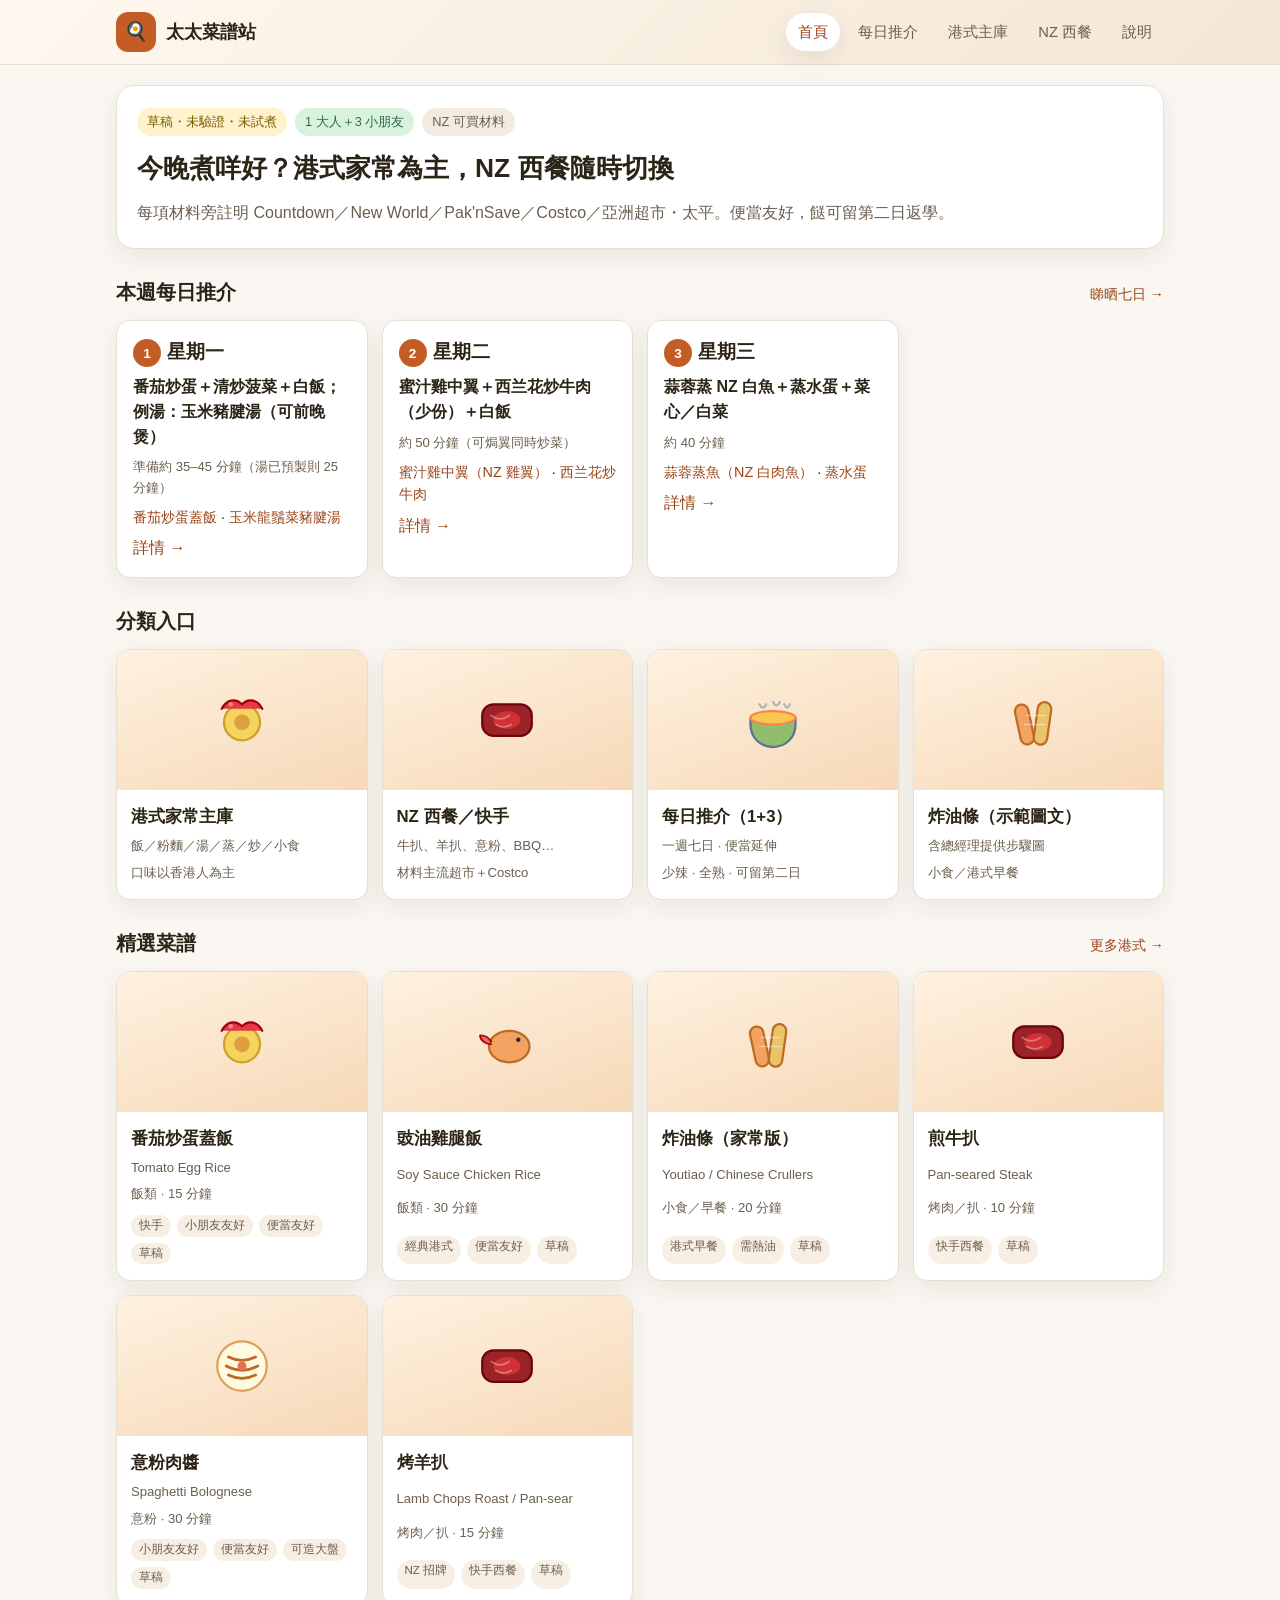
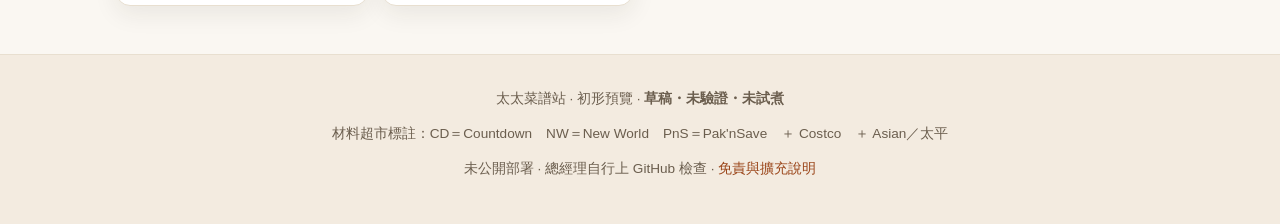
==== index.html @ 4db714ef "Add files via upload" ====
<!DOCTYPE html>
<html lang="zh-Hant">
<head>
  <script>
/* GitHub Pages project base — 改 repo 名必須改 REPO */
(function(){var REPO="tonighteatwhatgive";var p=location.pathname;var base="./";if(p==="/"+REPO||p.indexOf("/"+REPO+"/")===0){base="/"+REPO+"/";}else{var i=p.lastIndexOf("/");if(i>=0)base=p.slice(0,i+1)||"./";}document.write('<base href="'+base+'">');window.__SITE_BASE__=base;})();

</script>
<meta charset="utf-8">
  <meta name="viewport" content="width=device-width, initial-scale=1">
  <title>太太菜譜站｜港式家常 × NZ 西餐</title>
  <link rel="stylesheet" href="css/site.css">
</head>
<body>
  <div id="site-header"></div>
  <main class="wrap">
    <section class="hero">
      <div class="badge-row">
        <span class="badge warn">草稿・未驗證・未試煮</span>
        <span class="badge ok">1 大人＋3 小朋友</span>
        <span class="badge">NZ 可買材料</span>
      </div>
      <h1>今晚煮咩好？港式家常為主，NZ 西餐隨時切換</h1>
      <p>每項材料旁註明 Countdown／New World／Pak'nSave／Costco／亞洲超市・太平。便當友好，餸可留第二日返學。</p>
    </section>

    <div class="section-title">
      <h2>本週每日推介</h2>
      <a href="week.html">睇晒七日 →</a>
    </div>
    <div class="grid" id="week-preview"></div>

    <div class="section-title">
      <h2>分類入口</h2>
    </div>
    <div class="grid">
      <article class="card"><a class="cover-link" href="hk.html">
        <div class="card-visual"><img src="assets/icons/egg-tomato.svg" alt="" width="72" height="72"></div>
        <div class="card-body"><h3>港式家常主庫</h3><div class="en">飯／粉麵／湯／蒸／炒／小食</div><div class="card-meta">口味以香港人為主</div></div>
      </a></article>
      <article class="card"><a class="cover-link" href="nz.html">
        <div class="card-visual"><img src="assets/icons/steak.svg" alt="" width="72" height="72"></div>
        <div class="card-body"><h3>NZ 西餐／快手</h3><div class="en">牛扒、羊扒、意粉、BBQ…</div><div class="card-meta">材料主流超市＋Costco</div></div>
      </a></article>
      <article class="card"><a class="cover-link" href="week.html">
        <div class="card-visual"><img src="assets/icons/soup.svg" alt="" width="72" height="72"></div>
        <div class="card-body"><h3>每日推介（1+3）</h3><div class="en">一週七日 · 便當延伸</div><div class="card-meta">少辣 · 全熟 · 可留第二日</div></div>
      </a></article>
      <article class="card"><a class="cover-link" href="recipe.html?id=hk-youtiao">
        <div class="card-visual"><img src="assets/icons/youtiao.svg" alt="" width="72" height="72"></div>
        <div class="card-body"><h3>炸油條（示範圖文）</h3><div class="en">含總經理提供步驟圖</div><div class="card-meta">小食／港式早餐</div></div>
      </a></article>
    </div>

    <div class="section-title">
      <h2>精選菜譜</h2>
      <a href="hk.html">更多港式 →</a>
    </div>
    <div class="grid" id="featured"></div>
  </main>
  <div id="site-footer"></div>
  <script src="js/app.js"></script>
  <script src="js/layout.js"></script>
  <script>
    (async () => {
      const [data, week] = await Promise.all([
        RecipeApp.loadJSON("data/recipes.json"),
        RecipeApp.loadJSON("data/week.json"),
      ]);
      const byId = Object.fromEntries(data.recipes.map(r => [r.id, r]));
      const weekEl = document.getElementById("week-preview");
      weekEl.innerHTML = week.days.slice(0, 3).map(d => {
        const links = (d.recipe_ids || []).map(id => {
          const r = byId[id];
          return r ? `<a href="recipe.html?id=${encodeURIComponent(id)}">${RecipeApp.escapeHtml(r.name_zh)}</a>` : "";
        }).filter(Boolean).join(" · ");
        return `<article class="day-card">
          <h3><span class="day-num">${d.day}</span>${RecipeApp.escapeHtml(d.weekday_zh)}</h3>
          <div class="dinner">${RecipeApp.escapeHtml(d.dinner)}</div>
          <div class="card-meta">${RecipeApp.escapeHtml(d.time || "")}</div>
          <p style="margin:8px 0 0;font-size:.9rem">${links}</p>
          <p style="margin:8px 0 0"><a href="week.html#day-${d.day}">詳情 →</a></p>
        </article>`;
      }).join("");
      const featuredIds = ["hk-tomato-egg-rice","hk-soy-chicken-rice","hk-youtiao","nz-steak","nz-bolognese","nz-lamb-chops"];
      document.getElementById("featured").innerHTML = featuredIds
        .map(id => byId[id]).filter(Boolean).map(RecipeApp.recipeCard).join("");
    })().catch(e => { document.getElementById("featured").textContent = e.message; });
  </script>
</body>
</html>
---- css/site.css ----
:root {
  --bg: #faf7f2;
  --card: #ffffff;
  --ink: #2c2416;
  --muted: #6b5e4e;
  --accent: #c45c26;
  --accent-dark: #9a4519;
  --line: #e8dfd0;
  --ok: #2d6a4f;
  --warn: #b08900;
  --costco: #0060a9;
  --asian: #9b2226;
  --radius: 14px;
  --shadow: 0 8px 24px rgba(44, 36, 22, 0.08);
  --font: "Noto Sans TC", "PingFang TC", "Microsoft JhengHei", "Helvetica Neue", sans-serif;
}
* { box-sizing: border-box; }
html { scroll-behavior: smooth; }
body {
  margin: 0;
  font-family: var(--font);
  background: var(--bg);
  color: var(--ink);
  line-height: 1.55;
  min-height: 100vh;
}
a { color: var(--accent-dark); text-decoration: none; }
a:hover { text-decoration: underline; }
img { max-width: 100%; height: auto; display: block; }

.site-header {
  background: linear-gradient(135deg, #fff8ef 0%, #f3e6d4 100%);
  border-bottom: 1px solid var(--line);
  position: sticky; top: 0; z-index: 40;
}
.header-inner {
  max-width: 1080px; margin: 0 auto;
  padding: 12px 16px;
  display: flex; align-items: center; gap: 12px; flex-wrap: wrap;
}
.logo {
  display: flex; align-items: center; gap: 10px;
  font-weight: 700; font-size: 1.15rem; color: var(--ink);
  text-decoration: none;
}
.logo-mark {
  width: 40px; height: 40px; border-radius: 12px;
  background: var(--accent); color: #fff;
  display: grid; place-items: center; font-size: 1.2rem;
}
.nav {
  display: flex; gap: 6px; flex-wrap: wrap; margin-left: auto;
}
.nav a {
  padding: 8px 12px; border-radius: 999px;
  color: var(--muted); font-size: 0.92rem; text-decoration: none;
}
.nav a:hover, .nav a.active {
  background: #fff; color: var(--accent-dark);
  box-shadow: var(--shadow); text-decoration: none;
}

.wrap { max-width: 1080px; margin: 0 auto; padding: 20px 16px 48px; }
.hero {
  background: var(--card);
  border: 1px solid var(--line);
  border-radius: calc(var(--radius) + 4px);
  box-shadow: var(--shadow);
  padding: 22px 20px;
  margin-bottom: 22px;
  display: grid; gap: 12px;
}
.hero h1 { margin: 0; font-size: 1.65rem; }
.hero p { margin: 0; color: var(--muted); }
.badge-row { display: flex; flex-wrap: wrap; gap: 8px; }
.badge {
  display: inline-flex; align-items: center; gap: 4px;
  padding: 4px 10px; border-radius: 999px;
  background: #f3ebe0; color: var(--muted); font-size: 0.8rem;
}
.badge.warn { background: #fff3cd; color: #7a5b00; }
.badge.ok { background: #d8f3dc; color: var(--ok); }

.section-title {
  display: flex; align-items: baseline; justify-content: space-between;
  gap: 12px; margin: 28px 0 12px;
}
.section-title h2 { margin: 0; font-size: 1.25rem; }
.section-title a { font-size: 0.9rem; }

.grid {
  display: grid;
  grid-template-columns: repeat(auto-fill, minmax(240px, 1fr));
  gap: 14px;
}
.card {
  background: var(--card);
  border: 1px solid var(--line);
  border-radius: var(--radius);
  overflow: hidden;
  box-shadow: var(--shadow);
  display: flex; flex-direction: column;
  transition: transform .15s ease;
}
.card:hover { transform: translateY(-2px); }
.card-visual {
  height: 140px;
  display: grid; place-items: center;
  background: linear-gradient(160deg, #fff1e0, #f6d9b8);
  position: relative;
}
.card-visual svg { width: 72px; height: 72px; }
.card-body { padding: 14px 14px 16px; display: grid; gap: 6px; flex: 1; }
.card-body h3 { margin: 0; font-size: 1.05rem; }
.card-body .en { color: var(--muted); font-size: 0.82rem; }
.card-meta { color: var(--muted); font-size: 0.82rem; }
.card-tags { display: flex; flex-wrap: wrap; gap: 6px; margin-top: 4px; }
.tag {
  font-size: 0.72rem; padding: 2px 8px; border-radius: 999px;
  background: #f7efe4; color: var(--muted);
}
.card a.cover-link {
  color: inherit; text-decoration: none; display: flex; flex-direction: column; flex: 1;
}

.day-card {
  background: var(--card); border: 1px solid var(--line);
  border-radius: var(--radius); padding: 16px; box-shadow: var(--shadow);
}
.day-card h3 { margin: 0 0 6px; }
.day-card .dinner { font-weight: 600; margin: 8px 0; }
.day-num {
  display: inline-flex; width: 28px; height: 28px; border-radius: 50%;
  background: var(--accent); color: #fff; align-items: center; justify-content: center;
  font-size: 0.85rem; font-weight: 700; margin-right: 6px;
}

.store {
  display: inline-block; font-size: 0.72rem; font-weight: 600;
  padding: 2px 7px; border-radius: 6px; margin: 1px 2px 1px 0;
  background: #eee; color: #444;
}
.store.cd { background: #e8f5e9; color: #1b5e20; }
.store.nw { background: #e3f2fd; color: #0d47a1; }
.store.pns { background: #fff8e1; color: #e65100; }
.store.costco { background: #e3f2fd; color: var(--costco); }
.store.asian { background: #fce4ec; color: var(--asian); }
.store.major {
  background: #0060a9; color: #fff; font-weight: 700;
}

.ing-list { list-style: none; padding: 0; margin: 0; display: grid; gap: 10px; }
.ing-item {
  display: grid; grid-template-columns: 52px 1fr; gap: 12px; align-items: center;
  background: #fff; border: 1px solid var(--line); border-radius: 12px; padding: 10px;
}
.ing-icon {
  width: 52px; height: 52px; border-radius: 12px;
  background: #fff4e8; display: grid; place-items: center;
}
.ing-icon svg { width: 32px; height: 32px; }
.ing-name { font-weight: 600; }
.ing-stores { margin-top: 4px; }
.costco-note { color: var(--costco); font-size: 0.82rem; margin-top: 2px; }

.steps { display: grid; gap: 16px; counter-reset: step; }
.step {
  display: grid; grid-template-columns: 40px 1fr; gap: 12px;
  background: #fff; border: 1px solid var(--line); border-radius: 12px; padding: 12px;
}
.step-num {
  width: 40px; height: 40px; border-radius: 50%;
  background: var(--accent); color: #fff; font-weight: 700;
  display: grid; place-items: center;
}
.step-img-wrap {
  margin-top: 12px; border-radius: 12px; overflow: hidden;
  border: 1px solid var(--line);
}
.step-img-wrap figcaption {
  font-size: 0.8rem; color: var(--muted); padding: 8px 10px; background: #faf6f0;
}

.meta-bar {
  display: flex; flex-wrap: wrap; gap: 10px 16px;
  color: var(--muted); font-size: 0.9rem; margin: 8px 0 16px;
}
.panel {
  background: var(--card); border: 1px solid var(--line);
  border-radius: var(--radius); padding: 16px; margin: 16px 0; box-shadow: var(--shadow);
}
.panel h2, .panel h3 { margin-top: 0; }
.callout {
  background: #fff8e8; border-left: 4px solid var(--warn);
  padding: 12px 14px; border-radius: 0 10px 10px 0; margin: 12px 0;
  font-size: 0.92rem;
}
.callout.safety { background: #fdecea; border-left-color: #c1121f; }
.callout.bento { background: #eaf7ef; border-left-color: var(--ok); }

.filters {
  display: flex; flex-wrap: wrap; gap: 8px; margin-bottom: 14px;
}
.filters button {
  border: 1px solid var(--line); background: #fff; color: var(--muted);
  padding: 7px 12px; border-radius: 999px; cursor: pointer; font: inherit;
}
.filters button.active, .filters button:hover {
  background: var(--accent); color: #fff; border-color: var(--accent);
}

.site-footer {
  border-top: 1px solid var(--line);
  background: #f3ebe0; color: var(--muted);
  padding: 20px 16px 32px; font-size: 0.85rem; text-align: center;
}
.site-footer a { color: var(--accent-dark); }

@media (max-width: 420px) {
  .hero h1 { font-size: 1.35rem; }
  .header-inner { padding: 10px 12px; }
  .nav a { padding: 6px 10px; font-size: 0.85rem; }
  .ing-item { grid-template-columns: 44px 1fr; }
}
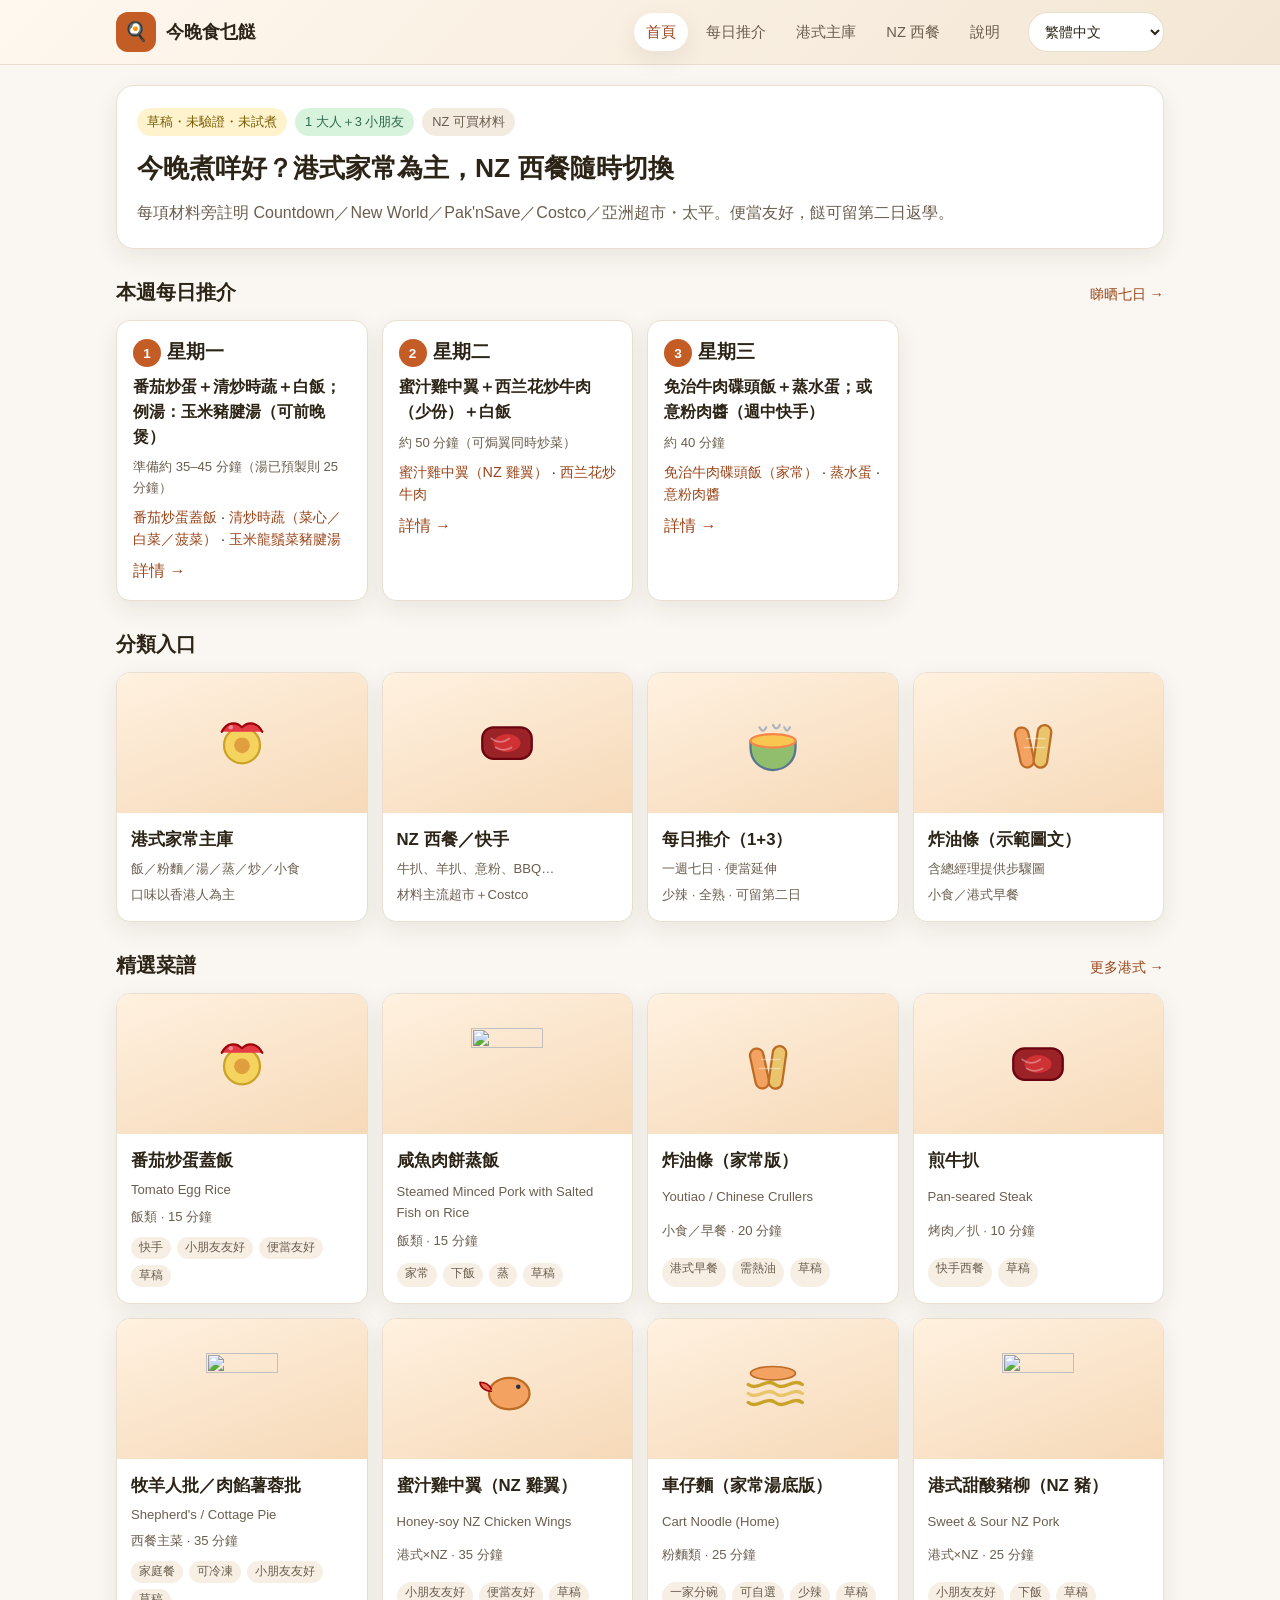
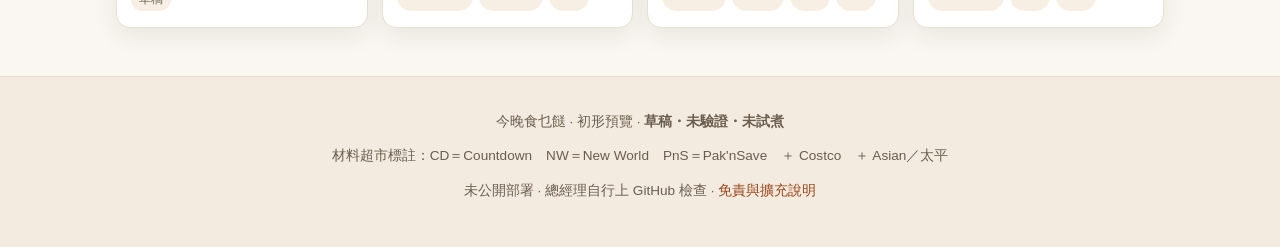
==== commit 208f144f: "Add files via upload" ====
--- a/index.html
+++ b/index.html
@@ -4,11 +4,10 @@
   <script>
 /* GitHub Pages project base — 改 repo 名必須改 REPO */
 (function(){var REPO="tonighteatwhatgive";var p=location.pathname;var base="./";if(p==="/"+REPO||p.indexOf("/"+REPO+"/")===0){base="/"+REPO+"/";}else{var i=p.lastIndexOf("/");if(i>=0)base=p.slice(0,i+1)||"./";}document.write('<base href="'+base+'">');window.__SITE_BASE__=base;})();
-
 </script>
 <meta charset="utf-8">
   <meta name="viewport" content="width=device-width, initial-scale=1">
-  <title>太太菜譜站｜港式家常 × NZ 西餐</title>
+  <title>今晚食乜餸 · Tonight Eat What Give</title>
   <link rel="stylesheet" href="css/site.css">
 </head>
 <body>
@@ -16,49 +15,50 @@
   <main class="wrap">
     <section class="hero">
       <div class="badge-row">
-        <span class="badge warn">草稿・未驗證・未試煮</span>
-        <span class="badge ok">1 大人＋3 小朋友</span>
-        <span class="badge">NZ 可買材料</span>
+        <span class="badge warn" data-i18n="badgeDraft">草稿・未驗證・未試煮</span>
+        <span class="badge ok" data-i18n="badgeFamily">1 大人＋3 小朋友</span>
+        <span class="badge" data-i18n="badgeNz">NZ 可買材料</span>
       </div>
-      <h1>今晚煮咩好？港式家常為主，NZ 西餐隨時切換</h1>
-      <p>每項材料旁註明 Countdown／New World／Pak'nSave／Costco／亞洲超市・太平。便當友好，餸可留第二日返學。</p>
+      <h1 data-i18n="heroTitle">今晚煮咩好？港式家常為主，NZ 西餐隨時切換</h1>
+      <p data-i18n="heroLead">每項材料旁註明 Countdown／New World／Pak'nSave／Costco／亞洲超市・太平。便當友好，餸可留第二日返學。</p>
     </section>
 
     <div class="section-title">
-      <h2>本週每日推介</h2>
-      <a href="week.html">睇晒七日 →</a>
+      <h2 data-i18n="weekTitle">本週每日推介</h2>
+      <a href="week.html" data-i18n="weekMore">睇晒七日 →</a>
     </div>
     <div class="grid" id="week-preview"></div>
 
     <div class="section-title">
-      <h2>分類入口</h2>
+      <h2 data-i18n="catsTitle">分類入口</h2>
     </div>
     <div class="grid">
       <article class="card"><a class="cover-link" href="hk.html">
         <div class="card-visual"><img src="assets/icons/egg-tomato.svg" alt="" width="72" height="72"></div>
-        <div class="card-body"><h3>港式家常主庫</h3><div class="en">飯／粉麵／湯／蒸／炒／小食</div><div class="card-meta">口味以香港人為主</div></div>
+        <div class="card-body"><h3 data-i18n="catHk">港式家常主庫</h3><div class="en" data-i18n="catHkEn">飯／粉麵／湯／蒸／炒／小食</div><div class="card-meta" data-i18n="catHkMeta">口味以香港人為主</div></div>
       </a></article>
       <article class="card"><a class="cover-link" href="nz.html">
         <div class="card-visual"><img src="assets/icons/steak.svg" alt="" width="72" height="72"></div>
-        <div class="card-body"><h3>NZ 西餐／快手</h3><div class="en">牛扒、羊扒、意粉、BBQ…</div><div class="card-meta">材料主流超市＋Costco</div></div>
+        <div class="card-body"><h3 data-i18n="catNz">NZ 西餐／快手</h3><div class="en" data-i18n="catNzEn">牛扒、羊扒、意粉、BBQ…</div><div class="card-meta" data-i18n="catNzMeta">材料主流超市＋Costco</div></div>
       </a></article>
       <article class="card"><a class="cover-link" href="week.html">
         <div class="card-visual"><img src="assets/icons/soup.svg" alt="" width="72" height="72"></div>
-        <div class="card-body"><h3>每日推介（1+3）</h3><div class="en">一週七日 · 便當延伸</div><div class="card-meta">少辣 · 全熟 · 可留第二日</div></div>
+        <div class="card-body"><h3 data-i18n="catWeek">每日推介（1+3）</h3><div class="en" data-i18n="catWeekEn">一週七日 · 便當延伸</div><div class="card-meta" data-i18n="catWeekMeta">少辣 · 全熟 · 可留第二日</div></div>
       </a></article>
       <article class="card"><a class="cover-link" href="recipe.html?id=hk-youtiao">
         <div class="card-visual"><img src="assets/icons/youtiao.svg" alt="" width="72" height="72"></div>
-        <div class="card-body"><h3>炸油條（示範圖文）</h3><div class="en">含總經理提供步驟圖</div><div class="card-meta">小食／港式早餐</div></div>
+        <div class="card-body"><h3 data-i18n="catYoutiao">炸油條（示範圖文）</h3><div class="en" data-i18n="catYoutiaoEn">含總經理提供步驟圖</div><div class="card-meta" data-i18n="catYoutiaoMeta">小食／港式早餐</div></div>
       </a></article>
     </div>
 
     <div class="section-title">
-      <h2>精選菜譜</h2>
-      <a href="hk.html">更多港式 →</a>
+      <h2 data-i18n="featuredTitle">精選菜譜</h2>
+      <a href="hk.html" data-i18n="featuredMore">更多港式 →</a>
     </div>
     <div class="grid" id="featured"></div>
   </main>
   <div id="site-footer"></div>
+  <script src="js/i18n.js"></script>
   <script src="js/app.js"></script>
   <script src="js/layout.js"></script>
   <script>
@@ -68,23 +68,29 @@
         RecipeApp.loadJSON("data/week.json"),
       ]);
       const byId = Object.fromEntries(data.recipes.map(r => [r.id, r]));
-      const weekEl = document.getElementById("week-preview");
-      weekEl.innerHTML = week.days.slice(0, 3).map(d => {
-        const links = (d.recipe_ids || []).map(id => {
-          const r = byId[id];
-          return r ? `<a href="recipe.html?id=${encodeURIComponent(id)}">${RecipeApp.escapeHtml(r.name_zh)}</a>` : "";
-        }).filter(Boolean).join(" · ");
-        return `<article class="day-card">
-          <h3><span class="day-num">${d.day}</span>${RecipeApp.escapeHtml(d.weekday_zh)}</h3>
-          <div class="dinner">${RecipeApp.escapeHtml(d.dinner)}</div>
-          <div class="card-meta">${RecipeApp.escapeHtml(d.time || "")}</div>
-          <p style="margin:8px 0 0;font-size:.9rem">${links}</p>
-          <p style="margin:8px 0 0"><a href="week.html#day-${d.day}">詳情 →</a></p>
-        </article>`;
-      }).join("");
-      const featuredIds = ["hk-tomato-egg-rice","hk-soy-chicken-rice","hk-youtiao","nz-steak","nz-bolognese","nz-lamb-chops"];
-      document.getElementById("featured").innerHTML = featuredIds
-        .map(id => byId[id]).filter(Boolean).map(RecipeApp.recipeCard).join("");
+      function paint() {
+        const weekEl = document.getElementById("week-preview");
+        weekEl.innerHTML = week.days.slice(0, 3).map(d => {
+          const links = (d.recipe_ids || []).map(id => {
+            const r = byId[id];
+            return r ? `<a href="recipe.html?id=${encodeURIComponent(id)}">${RecipeApp.escapeHtml(RecipeApp.recipeName(r))}</a>` : "";
+          }).filter(Boolean).join(" · ");
+          const wd = RecipeApp.isZh() ? d.weekday_zh : (d.weekday_en || d.weekday_zh);
+          const dinner = RecipeApp.isZh() ? d.dinner : (d.dinner_en || d.dinner);
+          return `<article class="day-card">
+            <h3><span class="day-num">${d.day}</span>${RecipeApp.escapeHtml(wd)}</h3>
+            <div class="dinner">${RecipeApp.escapeHtml(dinner)}</div>
+            <div class="card-meta">${RecipeApp.escapeHtml(d.time || "")}</div>
+            <p style="margin:8px 0 0;font-size:.9rem">${links}</p>
+            <p style="margin:8px 0 0"><a href="week.html#day-${d.day}">${RecipeApp.escapeHtml(RecipeApp.t("dayDetail"))}</a></p>
+          </article>`;
+        }).join("");
+        const featuredIds = ["hk-tomato-egg-rice","hk-salted-fish-pork-rice","hk-youtiao","nz-steak","nz-shepherds-pie","xo-honey-wings","hk-cart-noodle","xo-sweet-sour-pork"];
+        document.getElementById("featured").innerHTML = featuredIds
+          .map(id => byId[id]).filter(Boolean).map(RecipeApp.recipeCard).join("");
+      }
+      paint();
+      RecipeApp.onLangChange = paint;
     })().catch(e => { document.getElementById("featured").textContent = e.message; });
   </script>
 </body>
--- a/css/site.css
+++ b/css/site.css
@@ -222,3 +222,40 @@
   .nav a { padding: 6px 10px; font-size: 0.85rem; }
   .ing-item { grid-template-columns: 44px 1fr; }
 }
+
+/* Language select — touch-friendly (members-shop style) */
+.langw { margin-left: 4px; }
+.langw select {
+  font: inherit; font-size: 0.9rem;
+  padding: 8px 12px; min-height: 40px; min-width: 8.5rem;
+  border-radius: 999px; border: 1px solid var(--line);
+  background: #fff; color: var(--ink); cursor: pointer;
+}
+.sr {
+  position: absolute; width: 1px; height: 1px; padding: 0; margin: -1px;
+  overflow: hidden; clip: rect(0,0,0,0); white-space: nowrap; border: 0;
+}
+
+/* Illustrated recipe steps — number card + text */
+.step {
+  grid-template-columns: 40px 64px 1fr;
+  align-items: start;
+}
+.step-visual {
+  width: 56px; height: 56px; border-radius: 14px;
+  background: #fff4e8; display: grid; place-items: center;
+  overflow: hidden;
+}
+.step-visual img { width: 56px; height: 56px; object-fit: cover; }
+.step.has-photo { grid-template-columns: 40px minmax(88px, 140px) 1fr; }
+.step.has-photo .step-visual { width: 100%; height: auto; aspect-ratio: 1; border-radius: 12px; }
+.step.has-photo .step-visual img { width: 100%; height: 100%; object-fit: cover; }
+
+@media (max-width: 560px) {
+  .step, .step.has-photo { grid-template-columns: 36px 1fr; }
+  .step-visual { grid-column: 1 / -1; width: 100%; max-width: 200px; margin: 0 auto; }
+  .header-inner { gap: 8px; }
+  .langw { margin-left: auto; width: 100%; }
+  .langw select { width: 100%; }
+  .nav { margin-left: 0; width: 100%; }
+}
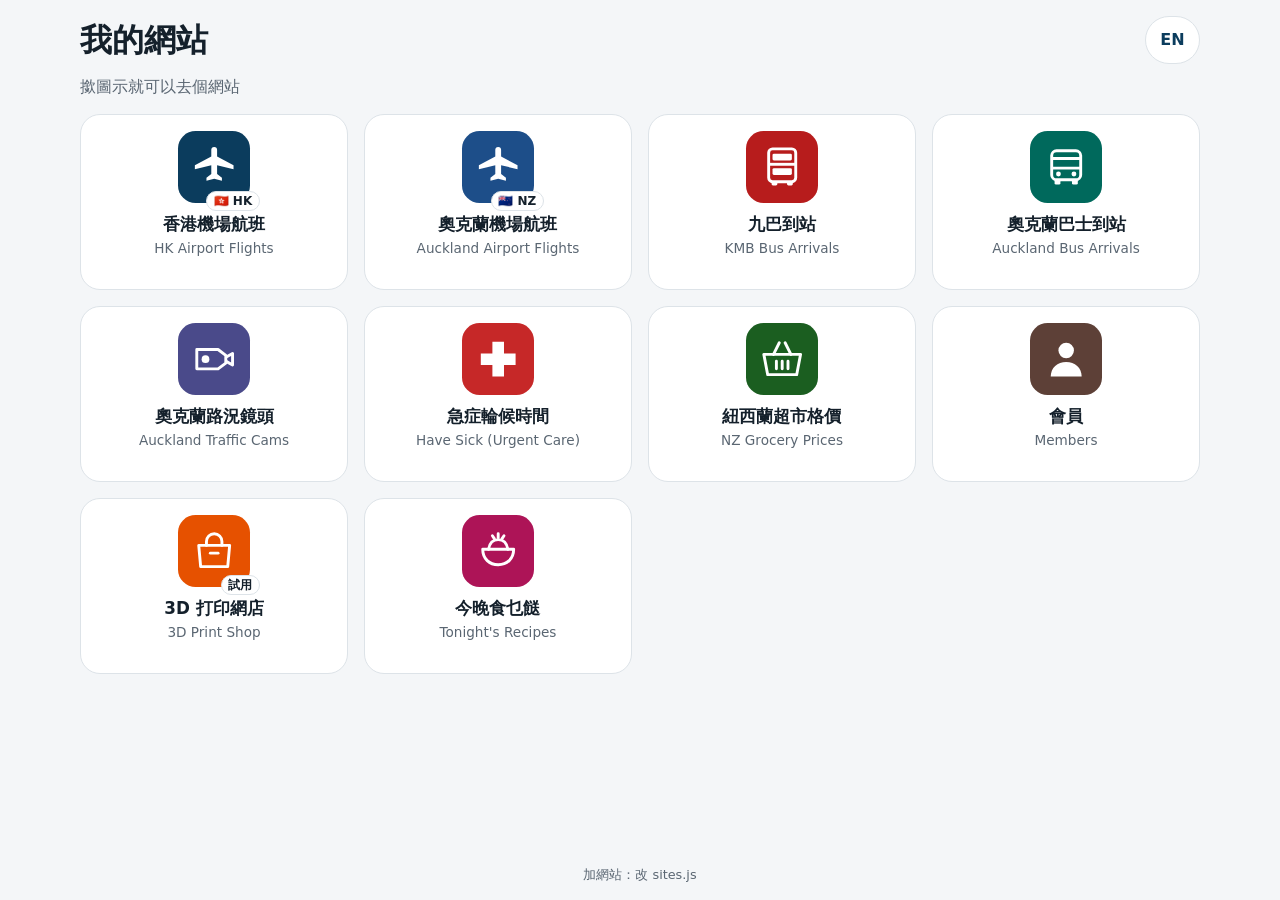
==== commit b623ab42: "Add files via upload" ====
--- a/index.html
+++ b/index.html
@@ -1,97 +1,29 @@
 <!DOCTYPE html>
-<html lang="zh-Hant">
+<html lang="zh-HK">
 <head>
-  <script>
-/* GitHub Pages project base — 改 repo 名必須改 REPO */
-(function(){var REPO="tonighteatwhatgive";var p=location.pathname;var base="./";if(p==="/"+REPO||p.indexOf("/"+REPO+"/")===0){base="/"+REPO+"/";}else{var i=p.lastIndexOf("/");if(i>=0)base=p.slice(0,i+1)||"./";}document.write('<base href="'+base+'">');window.__SITE_BASE__=base;})();
-</script>
 <meta charset="utf-8">
-  <meta name="viewport" content="width=device-width, initial-scale=1">
-  <title>今晚食乜餸 · Tonight Eat What Give</title>
-  <link rel="stylesheet" href="css/site.css">
+<meta name="viewport" content="width=device-width, initial-scale=1, viewport-fit=cover">
+<title>我的網站 · My Sites</title>
+<meta name="description" content="總經理嘅網站捷徑 · Shortcuts to all my sites">
+<meta name="color-scheme" content="light dark">
+<meta name="theme-color" content="#0b3c5d" media="(prefers-color-scheme: light)">
+<meta name="theme-color" content="#111418" media="(prefers-color-scheme: dark)">
+<link rel="icon" href="favicon.svg" type="image/svg+xml">
+<link rel="stylesheet" href="style.css?v=4">
 </head>
 <body>
-  <div id="site-header"></div>
-  <main class="wrap">
-    <section class="hero">
-      <div class="badge-row">
-        <span class="badge warn" data-i18n="badgeDraft">草稿・未驗證・未試煮</span>
-        <span class="badge ok" data-i18n="badgeFamily">1 大人＋3 小朋友</span>
-        <span class="badge" data-i18n="badgeNz">NZ 可買材料</span>
-      </div>
-      <h1 data-i18n="heroTitle">今晚煮咩好？港式家常為主，NZ 西餐隨時切換</h1>
-      <p data-i18n="heroLead">每項材料旁註明 Countdown／New World／Pak'nSave／Costco／亞洲超市・太平。便當友好，餸可留第二日返學。</p>
-    </section>
-
-    <div class="section-title">
-      <h2 data-i18n="weekTitle">本週每日推介</h2>
-      <a href="week.html" data-i18n="weekMore">睇晒七日 →</a>
-    </div>
-    <div class="grid" id="week-preview"></div>
-
-    <div class="section-title">
-      <h2 data-i18n="catsTitle">分類入口</h2>
-    </div>
-    <div class="grid">
-      <article class="card"><a class="cover-link" href="hk.html">
-        <div class="card-visual"><img src="assets/icons/egg-tomato.svg" alt="" width="72" height="72"></div>
-        <div class="card-body"><h3 data-i18n="catHk">港式家常主庫</h3><div class="en" data-i18n="catHkEn">飯／粉麵／湯／蒸／炒／小食</div><div class="card-meta" data-i18n="catHkMeta">口味以香港人為主</div></div>
-      </a></article>
-      <article class="card"><a class="cover-link" href="nz.html">
-        <div class="card-visual"><img src="assets/icons/steak.svg" alt="" width="72" height="72"></div>
-        <div class="card-body"><h3 data-i18n="catNz">NZ 西餐／快手</h3><div class="en" data-i18n="catNzEn">牛扒、羊扒、意粉、BBQ…</div><div class="card-meta" data-i18n="catNzMeta">材料主流超市＋Costco</div></div>
-      </a></article>
-      <article class="card"><a class="cover-link" href="week.html">
-        <div class="card-visual"><img src="assets/icons/soup.svg" alt="" width="72" height="72"></div>
-        <div class="card-body"><h3 data-i18n="catWeek">每日推介（1+3）</h3><div class="en" data-i18n="catWeekEn">一週七日 · 便當延伸</div><div class="card-meta" data-i18n="catWeekMeta">少辣 · 全熟 · 可留第二日</div></div>
-      </a></article>
-      <article class="card"><a class="cover-link" href="recipe.html?id=hk-youtiao">
-        <div class="card-visual"><img src="assets/icons/youtiao.svg" alt="" width="72" height="72"></div>
-        <div class="card-body"><h3 data-i18n="catYoutiao">炸油條（示範圖文）</h3><div class="en" data-i18n="catYoutiaoEn">含總經理提供步驟圖</div><div class="card-meta" data-i18n="catYoutiaoMeta">小食／港式早餐</div></div>
-      </a></article>
-    </div>
-
-    <div class="section-title">
-      <h2 data-i18n="featuredTitle">精選菜譜</h2>
-      <a href="hk.html" data-i18n="featuredMore">更多港式 →</a>
-    </div>
-    <div class="grid" id="featured"></div>
-  </main>
-  <div id="site-footer"></div>
-  <script src="js/i18n.js"></script>
-  <script src="js/app.js"></script>
-  <script src="js/layout.js"></script>
-  <script>
-    (async () => {
-      const [data, week] = await Promise.all([
-        RecipeApp.loadJSON("data/recipes.json"),
-        RecipeApp.loadJSON("data/week.json"),
-      ]);
-      const byId = Object.fromEntries(data.recipes.map(r => [r.id, r]));
-      function paint() {
-        const weekEl = document.getElementById("week-preview");
-        weekEl.innerHTML = week.days.slice(0, 3).map(d => {
-          const links = (d.recipe_ids || []).map(id => {
-            const r = byId[id];
-            return r ? `<a href="recipe.html?id=${encodeURIComponent(id)}">${RecipeApp.escapeHtml(RecipeApp.recipeName(r))}</a>` : "";
-          }).filter(Boolean).join(" · ");
-          const wd = RecipeApp.isZh() ? d.weekday_zh : (d.weekday_en || d.weekday_zh);
-          const dinner = RecipeApp.isZh() ? d.dinner : (d.dinner_en || d.dinner);
-          return `<article class="day-card">
-            <h3><span class="day-num">${d.day}</span>${RecipeApp.escapeHtml(wd)}</h3>
-            <div class="dinner">${RecipeApp.escapeHtml(dinner)}</div>
-            <div class="card-meta">${RecipeApp.escapeHtml(d.time || "")}</div>
-            <p style="margin:8px 0 0;font-size:.9rem">${links}</p>
-            <p style="margin:8px 0 0"><a href="week.html#day-${d.day}">${RecipeApp.escapeHtml(RecipeApp.t("dayDetail"))}</a></p>
-          </article>`;
-        }).join("");
-        const featuredIds = ["hk-tomato-egg-rice","hk-salted-fish-pork-rice","hk-youtiao","nz-steak","nz-shepherds-pie","xo-honey-wings","hk-cart-noodle","xo-sweet-sour-pork"];
-        document.getElementById("featured").innerHTML = featuredIds
-          .map(id => byId[id]).filter(Boolean).map(RecipeApp.recipeCard).join("");
-      }
-      paint();
-      RecipeApp.onLangChange = paint;
-    })().catch(e => { document.getElementById("featured").textContent = e.message; });
-  </script>
+<header class="top">
+  <h1 id="title">我的網站</h1>
+  <button id="langBtn" type="button" class="lang" aria-label="Switch to English">EN</button>
+</header>
+<main>
+  <p id="moved" class="moved" hidden></p>
+  <p id="sub" class="sub">撳圖示就可以去個網站</p>
+  <ul id="grid" class="grid"></ul>
+</main>
+<footer id="foot" class="foot">加網站：改 sites.js</footer>
+<noscript><p class="sub">請開啟 JavaScript · Please enable JavaScript</p></noscript>
+<script src="sites.js?v=4"></script>
+<script src="app.js?v=4"></script>
 </body>
 </html>
--- a/style.css
+++ b/style.css
@@ -0,0 +1,29 @@
+:root{--bg:#f4f6f8;--card:#fff;--text:#14202b;--muted:#5a6672;--border:#dde3e8;--accent:#0b3c5d;color-scheme:light dark}
+@media (prefers-color-scheme:dark){:root{--bg:#111418;--card:#1c2127;--text:#eef2f5;--muted:#a3adb7;--border:#2e353d;--accent:#7cb7e6}}
+*{box-sizing:border-box}
+html{-webkit-text-size-adjust:100%;text-size-adjust:100%}
+body{margin:0;background:var(--bg);color:var(--text);font-family:system-ui,-apple-system,"Segoe UI",Roboto,"PingFang HK","Noto Sans TC","Microsoft JhengHei",sans-serif;font-size:1rem;line-height:1.4;min-height:100vh;display:flex;flex-direction:column}
+.top{display:flex;align-items:center;justify-content:space-between;gap:.75rem;padding:max(1rem,env(safe-area-inset-top)) 1rem .5rem;max-width:72rem;width:100%;margin:0 auto}
+h1{margin:0;font-size:1.6rem}
+.lang{min-width:3rem;min-height:3rem;padding:0 .9rem;border-radius:1.5rem;border:1px solid var(--border);background:var(--card);color:var(--accent);font:inherit;font-weight:700;cursor:pointer}
+.lang:focus-visible,.tile:focus-visible{outline:3px solid var(--accent);outline-offset:3px}
+main{flex:1;padding:0 1rem 1rem;max-width:72rem;width:100%;margin:0 auto}
+.sub{margin:.25rem 0 1rem;color:var(--muted)}
+.grid{list-style:none;margin:0;padding:0;display:grid;grid-template-columns:repeat(auto-fill,minmax(min(9.5rem,45%),1fr));gap:.75rem}
+.tile{display:flex;flex-direction:column;align-items:center;gap:.6rem;min-height:11rem;height:100%;padding:1rem .5rem;background:var(--card);border:1px solid var(--border);border-radius:1.25rem;text-decoration:none;color:var(--text);text-align:center;transition:transform .12s,box-shadow .12s;-webkit-tap-highlight-color:transparent}
+.tile:hover{box-shadow:0 4px 14px rgba(0,0,0,.12);transform:translateY(-2px)}
+.tile:active{transform:scale(.97)}
+.ico{position:relative;display:flex;align-items:center;justify-content:center;width:4.5rem;height:4.5rem;border-radius:1.1rem;color:#fff;flex:none}
+.ico svg{width:2.9rem;height:2.9rem}
+.tag{position:absolute;right:-.6rem;bottom:-.5rem;background:var(--card);color:var(--text);border:1px solid var(--border);border-radius:.8rem;padding:.05rem .4rem;font-size:.75rem;font-weight:700;white-space:nowrap}
+.names{display:flex;flex-direction:column;gap:.15rem;overflow-wrap:anywhere}
+.n1{font-size:1.05rem;font-weight:700}
+.n2{font-size:.85rem;color:var(--muted)}
+.foot{text-align:center;color:var(--muted);font-size:.8rem;padding:1rem 1rem max(1rem,env(safe-area-inset-bottom))}
+@media (min-width:48rem){.grid{grid-template-columns:repeat(4,1fr);gap:1rem}h1{font-size:2rem}}
+@media (prefers-reduced-motion:reduce){.tile{transition:none}}
+
+.moved{margin:0 auto 12px;max-width:640px;padding:10px 40px 10px 12px;border-radius:10px;background:#fff8e1;color:#4e3b00;border:1px solid #f0d27a;position:relative;font-size:.95rem;line-height:1.5}
+.moved a{color:#0b3c5d;font-weight:700}
+.moved button{position:absolute;right:6px;top:6px;border:0;background:transparent;font-size:1rem;cursor:pointer;color:#4e3b00;padding:4px 8px}
+@media (prefers-color-scheme: dark){.moved{background:#3a3000;color:#ffe9a6;border-color:#6b5a1a}.moved a{color:#9fd3ff}.moved button{color:#ffe9a6}}
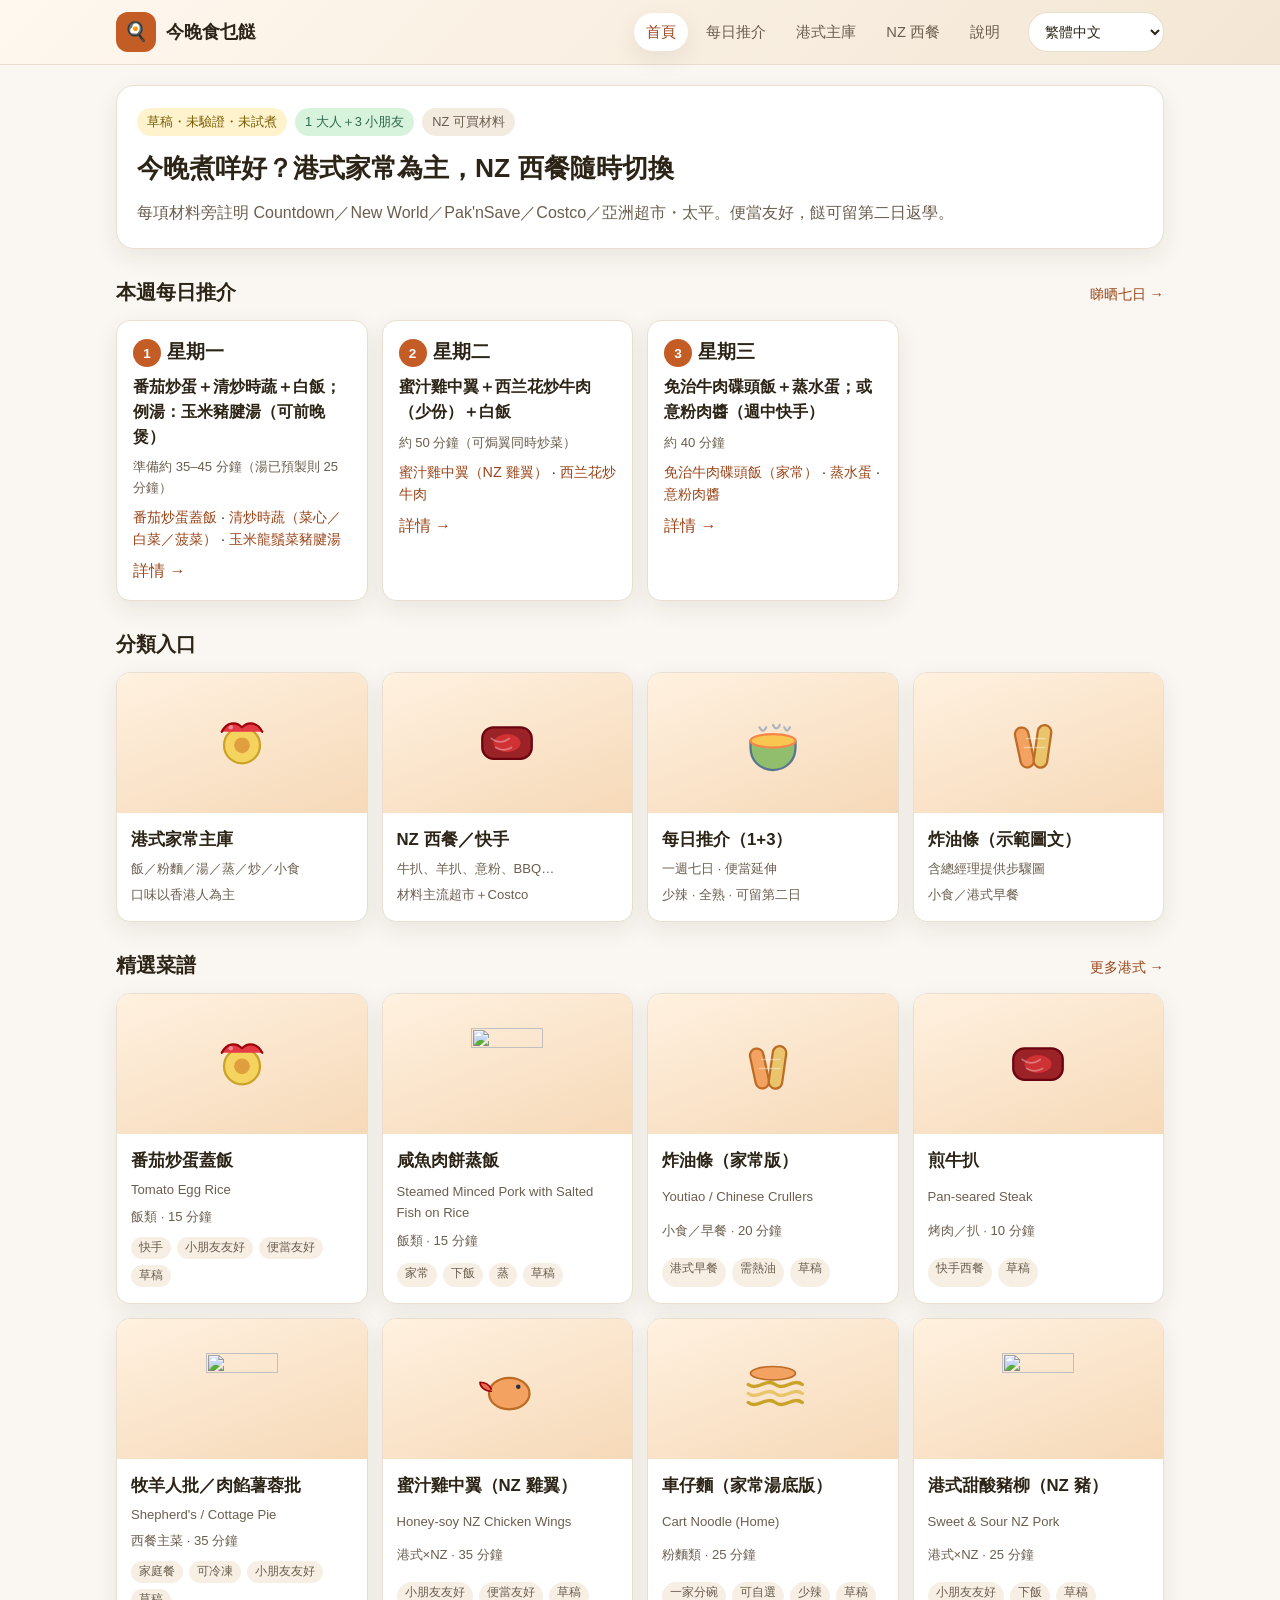
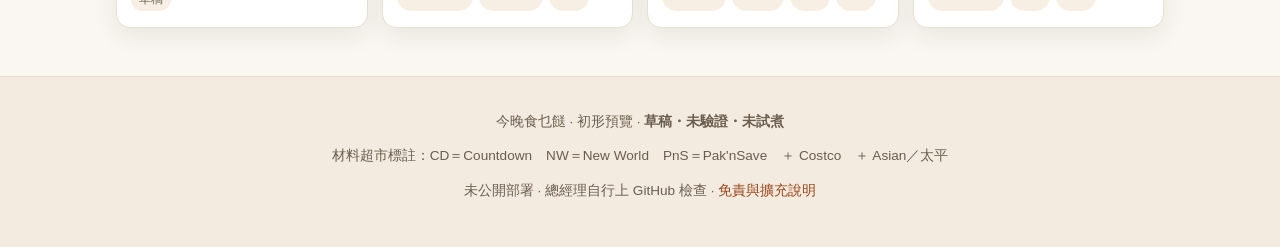
==== commit e2cfad47: "Add files via upload" ====
--- a/index.html
+++ b/index.html
@@ -1,29 +1,97 @@
 <!DOCTYPE html>
-<html lang="zh-HK">
+<html lang="zh-Hant">
 <head>
+  <script>
+/* GitHub Pages project base — 改 repo 名必須改 REPO */
+(function(){var REPO="tonighteatwhatgive";var p=location.pathname;var base="./";if(p==="/"+REPO||p.indexOf("/"+REPO+"/")===0){base="/"+REPO+"/";}else{var i=p.lastIndexOf("/");if(i>=0)base=p.slice(0,i+1)||"./";}document.write('<base href="'+base+'">');window.__SITE_BASE__=base;})();
+</script>
 <meta charset="utf-8">
-<meta name="viewport" content="width=device-width, initial-scale=1, viewport-fit=cover">
-<title>我的網站 · My Sites</title>
-<meta name="description" content="總經理嘅網站捷徑 · Shortcuts to all my sites">
-<meta name="color-scheme" content="light dark">
-<meta name="theme-color" content="#0b3c5d" media="(prefers-color-scheme: light)">
-<meta name="theme-color" content="#111418" media="(prefers-color-scheme: dark)">
-<link rel="icon" href="favicon.svg" type="image/svg+xml">
-<link rel="stylesheet" href="style.css?v=4">
+  <meta name="viewport" content="width=device-width, initial-scale=1">
+  <title>今晚食乜餸 · Tonight Eat What Give</title>
+  <link rel="stylesheet" href="css/site.css">
 </head>
 <body>
-<header class="top">
-  <h1 id="title">我的網站</h1>
-  <button id="langBtn" type="button" class="lang" aria-label="Switch to English">EN</button>
-</header>
-<main>
-  <p id="moved" class="moved" hidden></p>
-  <p id="sub" class="sub">撳圖示就可以去個網站</p>
-  <ul id="grid" class="grid"></ul>
-</main>
-<footer id="foot" class="foot">加網站：改 sites.js</footer>
-<noscript><p class="sub">請開啟 JavaScript · Please enable JavaScript</p></noscript>
-<script src="sites.js?v=4"></script>
-<script src="app.js?v=4"></script>
+  <div id="site-header"></div>
+  <main class="wrap">
+    <section class="hero">
+      <div class="badge-row">
+        <span class="badge warn" data-i18n="badgeDraft">草稿・未驗證・未試煮</span>
+        <span class="badge ok" data-i18n="badgeFamily">1 大人＋3 小朋友</span>
+        <span class="badge" data-i18n="badgeNz">NZ 可買材料</span>
+      </div>
+      <h1 data-i18n="heroTitle">今晚煮咩好？港式家常為主，NZ 西餐隨時切換</h1>
+      <p data-i18n="heroLead">每項材料旁註明 Countdown／New World／Pak'nSave／Costco／亞洲超市・太平。便當友好，餸可留第二日返學。</p>
+    </section>
+
+    <div class="section-title">
+      <h2 data-i18n="weekTitle">本週每日推介</h2>
+      <a href="week.html" data-i18n="weekMore">睇晒七日 →</a>
+    </div>
+    <div class="grid" id="week-preview"></div>
+
+    <div class="section-title">
+      <h2 data-i18n="catsTitle">分類入口</h2>
+    </div>
+    <div class="grid">
+      <article class="card"><a class="cover-link" href="hk.html">
+        <div class="card-visual"><img src="assets/icons/egg-tomato.svg" alt="" width="72" height="72"></div>
+        <div class="card-body"><h3 data-i18n="catHk">港式家常主庫</h3><div class="en" data-i18n="catHkEn">飯／粉麵／湯／蒸／炒／小食</div><div class="card-meta" data-i18n="catHkMeta">口味以香港人為主</div></div>
+      </a></article>
+      <article class="card"><a class="cover-link" href="nz.html">
+        <div class="card-visual"><img src="assets/icons/steak.svg" alt="" width="72" height="72"></div>
+        <div class="card-body"><h3 data-i18n="catNz">NZ 西餐／快手</h3><div class="en" data-i18n="catNzEn">牛扒、羊扒、意粉、BBQ…</div><div class="card-meta" data-i18n="catNzMeta">材料主流超市＋Costco</div></div>
+      </a></article>
+      <article class="card"><a class="cover-link" href="week.html">
+        <div class="card-visual"><img src="assets/icons/soup.svg" alt="" width="72" height="72"></div>
+        <div class="card-body"><h3 data-i18n="catWeek">每日推介（1+3）</h3><div class="en" data-i18n="catWeekEn">一週七日 · 便當延伸</div><div class="card-meta" data-i18n="catWeekMeta">少辣 · 全熟 · 可留第二日</div></div>
+      </a></article>
+      <article class="card"><a class="cover-link" href="recipe.html?id=hk-youtiao">
+        <div class="card-visual"><img src="assets/icons/youtiao.svg" alt="" width="72" height="72"></div>
+        <div class="card-body"><h3 data-i18n="catYoutiao">炸油條（示範圖文）</h3><div class="en" data-i18n="catYoutiaoEn">含總經理提供步驟圖</div><div class="card-meta" data-i18n="catYoutiaoMeta">小食／港式早餐</div></div>
+      </a></article>
+    </div>
+
+    <div class="section-title">
+      <h2 data-i18n="featuredTitle">精選菜譜</h2>
+      <a href="hk.html" data-i18n="featuredMore">更多港式 →</a>
+    </div>
+    <div class="grid" id="featured"></div>
+  </main>
+  <div id="site-footer"></div>
+  <script src="js/i18n.js"></script>
+  <script src="js/app.js"></script>
+  <script src="js/layout.js"></script>
+  <script>
+    (async () => {
+      const [data, week] = await Promise.all([
+        RecipeApp.loadJSON("data/recipes.json"),
+        RecipeApp.loadJSON("data/week.json"),
+      ]);
+      const byId = Object.fromEntries(data.recipes.map(r => [r.id, r]));
+      function paint() {
+        const weekEl = document.getElementById("week-preview");
+        weekEl.innerHTML = week.days.slice(0, 3).map(d => {
+          const links = (d.recipe_ids || []).map(id => {
+            const r = byId[id];
+            return r ? `<a href="recipe.html?id=${encodeURIComponent(id)}">${RecipeApp.escapeHtml(RecipeApp.recipeName(r))}</a>` : "";
+          }).filter(Boolean).join(" · ");
+          const wd = RecipeApp.isZh() ? d.weekday_zh : (d.weekday_en || d.weekday_zh);
+          const dinner = RecipeApp.isZh() ? d.dinner : (d.dinner_en || d.dinner);
+          return `<article class="day-card">
+            <h3><span class="day-num">${d.day}</span>${RecipeApp.escapeHtml(wd)}</h3>
+            <div class="dinner">${RecipeApp.escapeHtml(dinner)}</div>
+            <div class="card-meta">${RecipeApp.escapeHtml(d.time || "")}</div>
+            <p style="margin:8px 0 0;font-size:.9rem">${links}</p>
+            <p style="margin:8px 0 0"><a href="week.html#day-${d.day}">${RecipeApp.escapeHtml(RecipeApp.t("dayDetail"))}</a></p>
+          </article>`;
+        }).join("");
+        const featuredIds = ["hk-tomato-egg-rice","hk-salted-fish-pork-rice","hk-youtiao","nz-steak","nz-shepherds-pie","xo-honey-wings","hk-cart-noodle","xo-sweet-sour-pork"];
+        document.getElementById("featured").innerHTML = featuredIds
+          .map(id => byId[id]).filter(Boolean).map(RecipeApp.recipeCard).join("");
+      }
+      paint();
+      RecipeApp.onLangChange = paint;
+    })().catch(e => { document.getElementById("featured").textContent = e.message; });
+  </script>
 </body>
 </html>
--- a/css/site.css
+++ b/css/site.css
@@ -0,0 +1,261 @@
+:root {
+  --bg: #faf7f2;
+  --card: #ffffff;
+  --ink: #2c2416;
+  --muted: #6b5e4e;
+  --accent: #c45c26;
+  --accent-dark: #9a4519;
+  --line: #e8dfd0;
+  --ok: #2d6a4f;
+  --warn: #b08900;
+  --costco: #0060a9;
+  --asian: #9b2226;
+  --radius: 14px;
+  --shadow: 0 8px 24px rgba(44, 36, 22, 0.08);
+  --font: "Noto Sans TC", "PingFang TC", "Microsoft JhengHei", "Helvetica Neue", sans-serif;
+}
+* { box-sizing: border-box; }
+html { scroll-behavior: smooth; }
+body {
+  margin: 0;
+  font-family: var(--font);
+  background: var(--bg);
+  color: var(--ink);
+  line-height: 1.55;
+  min-height: 100vh;
+}
+a { color: var(--accent-dark); text-decoration: none; }
+a:hover { text-decoration: underline; }
+img { max-width: 100%; height: auto; display: block; }
+
+.site-header {
+  background: linear-gradient(135deg, #fff8ef 0%, #f3e6d4 100%);
+  border-bottom: 1px solid var(--line);
+  position: sticky; top: 0; z-index: 40;
+}
+.header-inner {
+  max-width: 1080px; margin: 0 auto;
+  padding: 12px 16px;
+  display: flex; align-items: center; gap: 12px; flex-wrap: wrap;
+}
+.logo {
+  display: flex; align-items: center; gap: 10px;
+  font-weight: 700; font-size: 1.15rem; color: var(--ink);
+  text-decoration: none;
+}
+.logo-mark {
+  width: 40px; height: 40px; border-radius: 12px;
+  background: var(--accent); color: #fff;
+  display: grid; place-items: center; font-size: 1.2rem;
+}
+.nav {
+  display: flex; gap: 6px; flex-wrap: wrap; margin-left: auto;
+}
+.nav a {
+  padding: 8px 12px; border-radius: 999px;
+  color: var(--muted); font-size: 0.92rem; text-decoration: none;
+}
+.nav a:hover, .nav a.active {
+  background: #fff; color: var(--accent-dark);
+  box-shadow: var(--shadow); text-decoration: none;
+}
+
+.wrap { max-width: 1080px; margin: 0 auto; padding: 20px 16px 48px; }
+.hero {
+  background: var(--card);
+  border: 1px solid var(--line);
+  border-radius: calc(var(--radius) + 4px);
+  box-shadow: var(--shadow);
+  padding: 22px 20px;
+  margin-bottom: 22px;
+  display: grid; gap: 12px;
+}
+.hero h1 { margin: 0; font-size: 1.65rem; }
+.hero p { margin: 0; color: var(--muted); }
+.badge-row { display: flex; flex-wrap: wrap; gap: 8px; }
+.badge {
+  display: inline-flex; align-items: center; gap: 4px;
+  padding: 4px 10px; border-radius: 999px;
+  background: #f3ebe0; color: var(--muted); font-size: 0.8rem;
+}
+.badge.warn { background: #fff3cd; color: #7a5b00; }
+.badge.ok { background: #d8f3dc; color: var(--ok); }
+
+.section-title {
+  display: flex; align-items: baseline; justify-content: space-between;
+  gap: 12px; margin: 28px 0 12px;
+}
+.section-title h2 { margin: 0; font-size: 1.25rem; }
+.section-title a { font-size: 0.9rem; }
+
+.grid {
+  display: grid;
+  grid-template-columns: repeat(auto-fill, minmax(240px, 1fr));
+  gap: 14px;
+}
+.card {
+  background: var(--card);
+  border: 1px solid var(--line);
+  border-radius: var(--radius);
+  overflow: hidden;
+  box-shadow: var(--shadow);
+  display: flex; flex-direction: column;
+  transition: transform .15s ease;
+}
+.card:hover { transform: translateY(-2px); }
+.card-visual {
+  height: 140px;
+  display: grid; place-items: center;
+  background: linear-gradient(160deg, #fff1e0, #f6d9b8);
+  position: relative;
+}
+.card-visual svg { width: 72px; height: 72px; }
+.card-body { padding: 14px 14px 16px; display: grid; gap: 6px; flex: 1; }
+.card-body h3 { margin: 0; font-size: 1.05rem; }
+.card-body .en { color: var(--muted); font-size: 0.82rem; }
+.card-meta { color: var(--muted); font-size: 0.82rem; }
+.card-tags { display: flex; flex-wrap: wrap; gap: 6px; margin-top: 4px; }
+.tag {
+  font-size: 0.72rem; padding: 2px 8px; border-radius: 999px;
+  background: #f7efe4; color: var(--muted);
+}
+.card a.cover-link {
+  color: inherit; text-decoration: none; display: flex; flex-direction: column; flex: 1;
+}
+
+.day-card {
+  background: var(--card); border: 1px solid var(--line);
+  border-radius: var(--radius); padding: 16px; box-shadow: var(--shadow);
+}
+.day-card h3 { margin: 0 0 6px; }
+.day-card .dinner { font-weight: 600; margin: 8px 0; }
+.day-num {
+  display: inline-flex; width: 28px; height: 28px; border-radius: 50%;
+  background: var(--accent); color: #fff; align-items: center; justify-content: center;
+  font-size: 0.85rem; font-weight: 700; margin-right: 6px;
+}
+
+.store {
+  display: inline-block; font-size: 0.72rem; font-weight: 600;
+  padding: 2px 7px; border-radius: 6px; margin: 1px 2px 1px 0;
+  background: #eee; color: #444;
+}
+.store.cd { background: #e8f5e9; color: #1b5e20; }
+.store.nw { background: #e3f2fd; color: #0d47a1; }
+.store.pns { background: #fff8e1; color: #e65100; }
+.store.costco { background: #e3f2fd; color: var(--costco); }
+.store.asian { background: #fce4ec; color: var(--asian); }
+.store.major {
+  background: #0060a9; color: #fff; font-weight: 700;
+}
+
+.ing-list { list-style: none; padding: 0; margin: 0; display: grid; gap: 10px; }
+.ing-item {
+  display: grid; grid-template-columns: 52px 1fr; gap: 12px; align-items: center;
+  background: #fff; border: 1px solid var(--line); border-radius: 12px; padding: 10px;
+}
+.ing-icon {
+  width: 52px; height: 52px; border-radius: 12px;
+  background: #fff4e8; display: grid; place-items: center;
+}
+.ing-icon svg { width: 32px; height: 32px; }
+.ing-name { font-weight: 600; }
+.ing-stores { margin-top: 4px; }
+.costco-note { color: var(--costco); font-size: 0.82rem; margin-top: 2px; }
+
+.steps { display: grid; gap: 16px; counter-reset: step; }
+.step {
+  display: grid; grid-template-columns: 40px 1fr; gap: 12px;
+  background: #fff; border: 1px solid var(--line); border-radius: 12px; padding: 12px;
+}
+.step-num {
+  width: 40px; height: 40px; border-radius: 50%;
+  background: var(--accent); color: #fff; font-weight: 700;
+  display: grid; place-items: center;
+}
+.step-img-wrap {
+  margin-top: 12px; border-radius: 12px; overflow: hidden;
+  border: 1px solid var(--line);
+}
+.step-img-wrap figcaption {
+  font-size: 0.8rem; color: var(--muted); padding: 8px 10px; background: #faf6f0;
+}
+
+.meta-bar {
+  display: flex; flex-wrap: wrap; gap: 10px 16px;
+  color: var(--muted); font-size: 0.9rem; margin: 8px 0 16px;
+}
+.panel {
+  background: var(--card); border: 1px solid var(--line);
+  border-radius: var(--radius); padding: 16px; margin: 16px 0; box-shadow: var(--shadow);
+}
+.panel h2, .panel h3 { margin-top: 0; }
+.callout {
+  background: #fff8e8; border-left: 4px solid var(--warn);
+  padding: 12px 14px; border-radius: 0 10px 10px 0; margin: 12px 0;
+  font-size: 0.92rem;
+}
+.callout.safety { background: #fdecea; border-left-color: #c1121f; }
+.callout.bento { background: #eaf7ef; border-left-color: var(--ok); }
+
+.filters {
+  display: flex; flex-wrap: wrap; gap: 8px; margin-bottom: 14px;
+}
+.filters button {
+  border: 1px solid var(--line); background: #fff; color: var(--muted);
+  padding: 7px 12px; border-radius: 999px; cursor: pointer; font: inherit;
+}
+.filters button.active, .filters button:hover {
+  background: var(--accent); color: #fff; border-color: var(--accent);
+}
+
+.site-footer {
+  border-top: 1px solid var(--line);
+  background: #f3ebe0; color: var(--muted);
+  padding: 20px 16px 32px; font-size: 0.85rem; text-align: center;
+}
+.site-footer a { color: var(--accent-dark); }
+
+@media (max-width: 420px) {
+  .hero h1 { font-size: 1.35rem; }
+  .header-inner { padding: 10px 12px; }
+  .nav a { padding: 6px 10px; font-size: 0.85rem; }
+  .ing-item { grid-template-columns: 44px 1fr; }
+}
+
+/* Language select — touch-friendly (members-shop style) */
+.langw { margin-left: 4px; }
+.langw select {
+  font: inherit; font-size: 0.9rem;
+  padding: 8px 12px; min-height: 40px; min-width: 8.5rem;
+  border-radius: 999px; border: 1px solid var(--line);
+  background: #fff; color: var(--ink); cursor: pointer;
+}
+.sr {
+  position: absolute; width: 1px; height: 1px; padding: 0; margin: -1px;
+  overflow: hidden; clip: rect(0,0,0,0); white-space: nowrap; border: 0;
+}
+
+/* Illustrated recipe steps — number card + text */
+.step {
+  grid-template-columns: 40px 64px 1fr;
+  align-items: start;
+}
+.step-visual {
+  width: 56px; height: 56px; border-radius: 14px;
+  background: #fff4e8; display: grid; place-items: center;
+  overflow: hidden;
+}
+.step-visual img { width: 56px; height: 56px; object-fit: cover; }
+.step.has-photo { grid-template-columns: 40px minmax(88px, 140px) 1fr; }
+.step.has-photo .step-visual { width: 100%; height: auto; aspect-ratio: 1; border-radius: 12px; }
+.step.has-photo .step-visual img { width: 100%; height: 100%; object-fit: cover; }
+
+@media (max-width: 560px) {
+  .step, .step.has-photo { grid-template-columns: 36px 1fr; }
+  .step-visual { grid-column: 1 / -1; width: 100%; max-width: 200px; margin: 0 auto; }
+  .header-inner { gap: 8px; }
+  .langw { margin-left: auto; width: 100%; }
+  .langw select { width: 100%; }
+  .nav { margin-left: 0; width: 100%; }
+}
